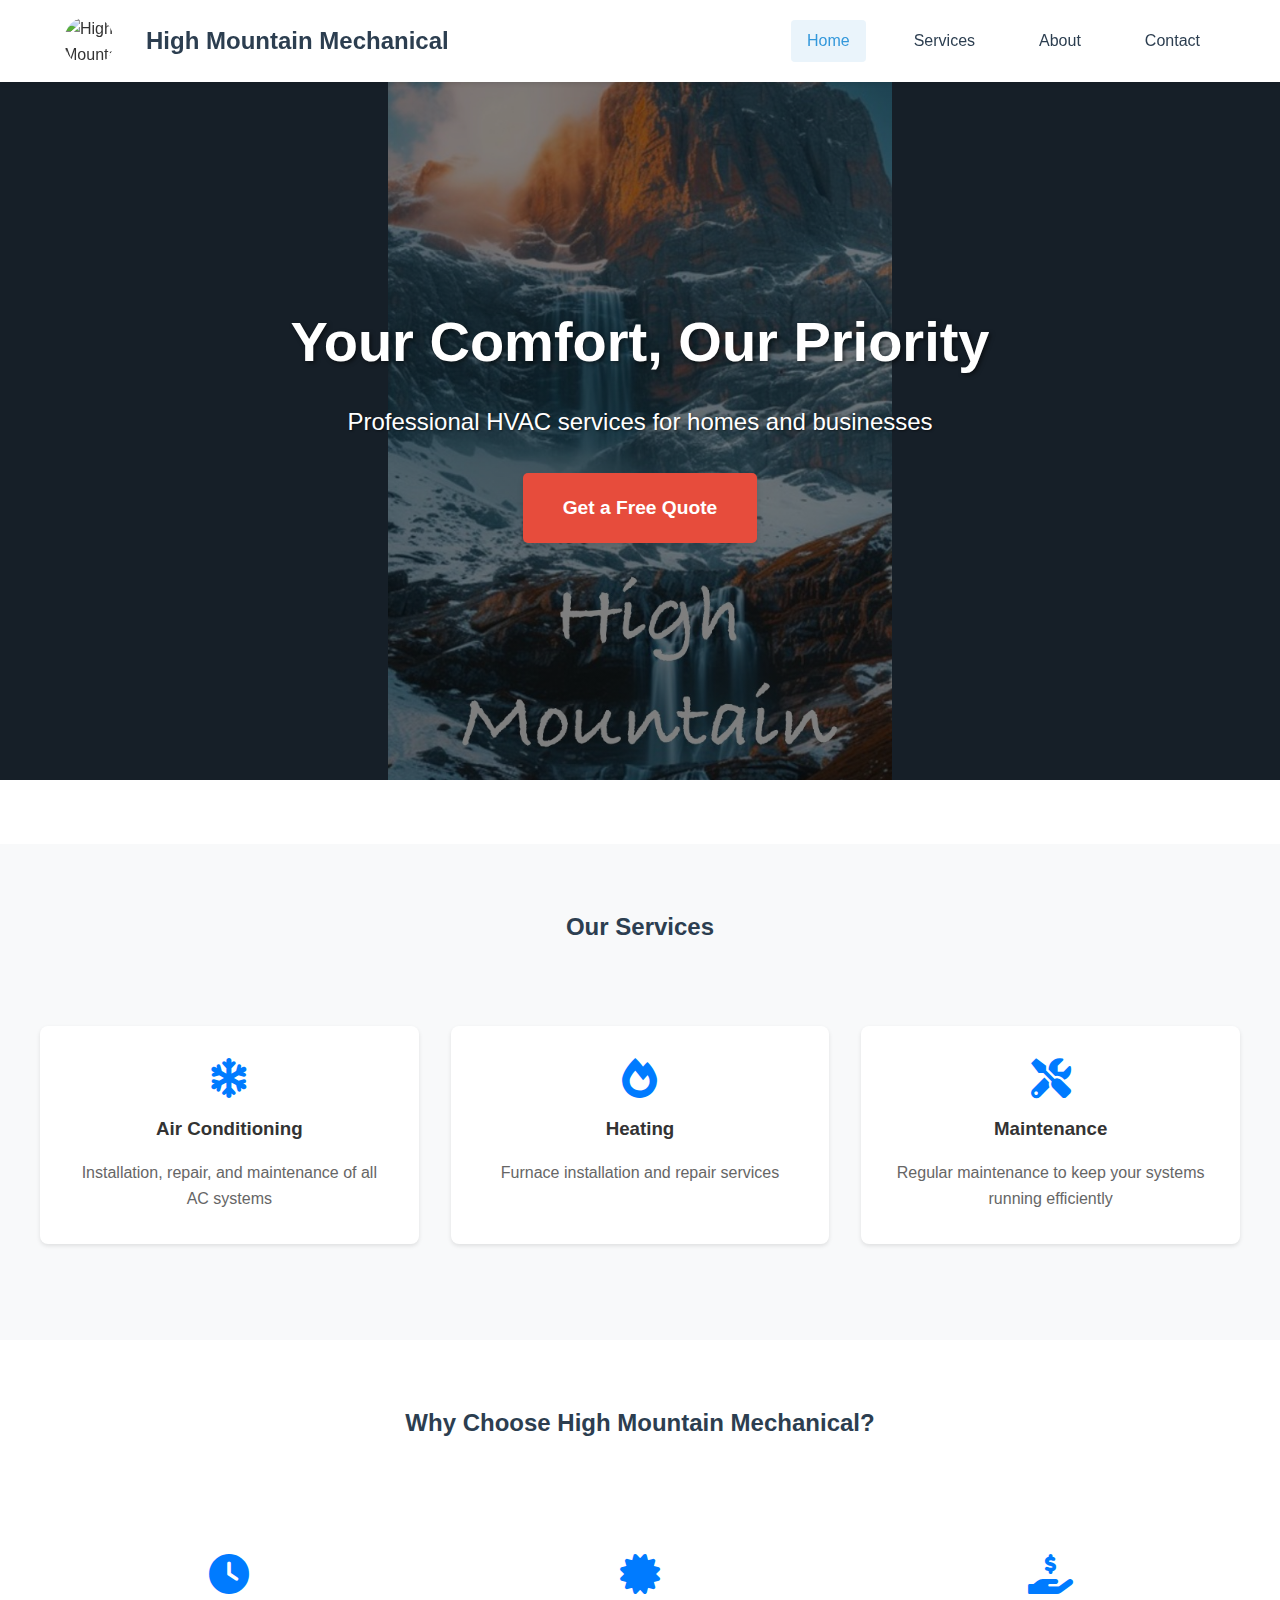
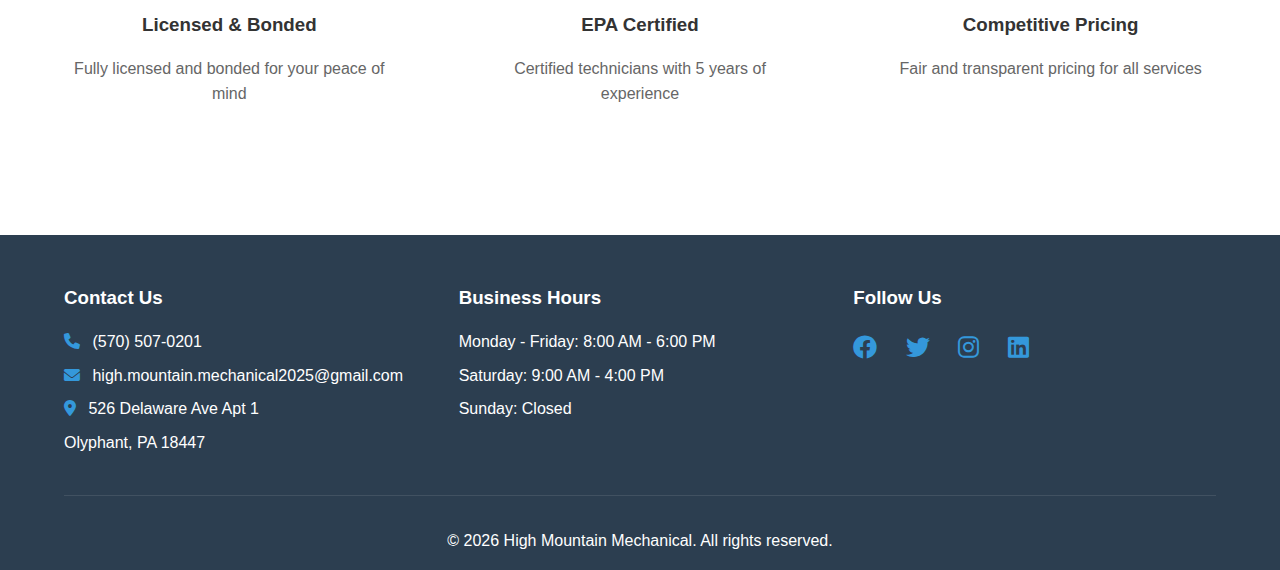
==== index.html @ c9710c62 "ww" ====
<!DOCTYPE html>
<html lang="en">
<head>
    <meta charset="UTF-8">
    <meta name="viewport" content="width=device-width, initial-scale=1.0">
    <title>High Mountain Mechanical - Professional HVAC Services in Olyphant, PA</title>
    
    <!-- SEO Meta Tags -->
    <meta name="description" content="High Mountain Mechanical provides professional HVAC services in Olyphant, PA. Licensed, bonded, and EPA certified technicians offering AC repair, heating services, and maintenance.">
    <meta name="keywords" content="HVAC services, air conditioning repair, heating services, HVAC maintenance, Olyphant PA, EPA certified HVAC, licensed HVAC contractor">
    <meta name="author" content="High Mountain Mechanical">
    
    <!-- Open Graph Meta Tags for Social Media -->
    <meta property="og:title" content="High Mountain Mechanical - Professional HVAC Services">
    <meta property="og:description" content="Professional HVAC services in Olyphant, PA. Licensed, bonded, and EPA certified technicians.">
    <meta property="og:image" content="https://highmountainmechanical.net/images/mountain.png">
    <meta property="og:url" content="https://highmountainmechanical.net">
    
    <!-- Canonical URL -->
    <link rel="canonical" href="https://highmountainmechanical.net">
    
    <link rel="stylesheet" href="css/style.css?v=1.4.07">
    <link rel="stylesheet" href="https://cdnjs.cloudflare.com/ajax/libs/font-awesome/6.0.0/css/all.min.css">
    
    <!-- Schema.org Structured Data -->
    <script type="application/ld+json">
    {
        "@context": "https://schema.org",
        "@type": "LocalBusiness",
        "name": "High Mountain Mechanical",
        "image": "https://highmountainmechanical.net/images/mountain.png",
        "description": "Professional HVAC services in Olyphant, PA. Licensed, bonded, and EPA certified technicians offering comprehensive heating, cooling, and maintenance services.",
        "address": {
            "@type": "PostalAddress",
            "streetAddress": "526 Delaware Ave Apt 1",
            "addressLocality": "Olyphant",
            "addressRegion": "PA",
            "postalCode": "18447",
            "addressCountry": "US"
        },
        "geo": {
            "@type": "GeoCoordinates",
            "latitude": "41.4687",
            "longitude": "-75.6024"
        },
        "url": "https://highmountainmechanical.net",
        "telephone": "+15705070201",
        "email": "high.mountain.mechanical2025@gmail.com",
        "priceRange": "$$",
        "areaServed": {
            "@type": "City",
            "name": "Olyphant",
            "containedInPlace": {
                "@type": "State",
                "name": "Pennsylvania"
            }
        },
        "openingHoursSpecification": [
            {
                "@type": "OpeningHoursSpecification",
                "dayOfWeek": ["Monday", "Tuesday", "Wednesday", "Thursday", "Friday"],
                "opens": "08:00",
                "closes": "18:00"
            },
            {
                "@type": "OpeningHoursSpecification",
                "dayOfWeek": "Saturday",
                "opens": "09:00",
                "closes": "16:00"
            }
        ],
        "sameAs": [
            "https://www.facebook.com/highmountainmechanical",
            "https://www.instagram.com/highmountainmechanical"
        ],
        "hasOfferCatalog": {
            "@type": "OfferCatalog",
            "name": "HVAC Services",
            "itemListElement": [
                {
                    "@type": "Offer",
                    "itemOffered": {
                        "@type": "Service",
                        "name": "Air Conditioning Services",
                        "description": "Installation, repair, and maintenance of all AC systems"
                    }
                },
                {
                    "@type": "Offer",
                    "itemOffered": {
                        "@type": "Service",
                        "name": "Heating Services",
                        "description": "Furnace installation and repair services"
                    }
                },
                {
                    "@type": "Offer",
                    "itemOffered": {
                        "@type": "Service",
                        "name": "Maintenance Services",
                        "description": "Regular maintenance to keep your systems running efficiently"
                    }
                }
            ]
        },
        "foundingDate": "2025-03",
        "numberOfEmployees": "2",
        "knowsAbout": ["HVAC", "Air Conditioning", "Heating", "HVAC Maintenance", "EPA Certification"],
        "certification": ["EPA Certified", "BBB Accredited", "Licensed and Bonded"]
    }
    </script>
</head>
<body>
    <header>
        <nav class="navbar">
            <div class="logo">
                <img src="images/mountain.png" alt="High Mountain Mechanical Logo" class="logo-image">
                <h1>High Mountain Mechanical</h1>
            </div>
            <div class="nav-links">
                <a href="index.html" class="active">Home</a>
                <a href="services.html" class="">Services</a>
                <a href="about.html" class="">About</a>
                <a href="contact.html" class="">Contact</a>
            </div>
            <div class="mobile-menu">
                <i class="fas fa-bars"></i>
            </div>
        </nav>
    </header>

    <div class="mobile-menu-overlay"></div>

    <main id="main-content">
        <section class="hero">
            <div class="hero-content">
                <h1>Your Comfort, Our Priority</h1>
                <p>Professional HVAC services for homes and businesses</p>
                <a href="contact.html" class="cta-button">Get a Free Quote</a>
            </div>
        </section>

        <section class="services-preview">
            <h2>Our Services</h2>
            <div class="services-grid">
                <div class="service-card">
                    <i class="fas fa-snowflake"></i>
                    <h3>Air Conditioning</h3>
                    <p>Installation, repair, and maintenance of all AC systems</p>
                </div>
                <div class="service-card">
                    <i class="fas fa-fire"></i>
                    <h3>Heating</h3>
                    <p>Furnace installation and repair services</p>
                </div>
                <div class="service-card">
                    <i class="fas fa-tools"></i>
                    <h3>Maintenance</h3>
                    <p>Regular maintenance to keep your systems running efficiently</p>
                </div>
            </div>
        </section>

        <section class="why-choose-us">
            <h2>Why Choose High Mountain Mechanical?</h2>
            <div class="features-grid">
                <div class="feature">
                    <i class="fas fa-clock"></i>
                    <h3>Licensed & Bonded</h3>
                    <p>Fully licensed and bonded for your peace of mind</p>
                </div>
                <div class="feature">
                    <i class="fas fa-certificate"></i>
                    <h3>EPA Certified</h3>
                    <p>Certified technicians with 5 years of experience</p>
                </div>
                <div class="feature">
                    <i class="fas fa-hand-holding-usd"></i>
                    <h3>Competitive Pricing</h3>
                    <p>Fair and transparent pricing for all services</p>
                </div>
            </div>
        </section>
    </main>

    <footer>
        <div class="footer-content">
            <div class="footer-section">
                <h3>Contact Us</h3>
                <p><i class="fas fa-phone"></i> (570) 507-0201</p>
                <p><i class="fas fa-envelope"></i> high.mountain.mechanical2025@gmail.com</p>
                <p><i class="fas fa-location-dot"></i> 526 Delaware Ave Apt 1</p>
                <p>Olyphant, PA 18447</p>
            </div>
            <div class="footer-section">
                <h3>Business Hours</h3>
                <p>Monday - Friday: 8:00 AM - 6:00 PM</p>
                <p>Saturday: 9:00 AM - 4:00 PM</p>
                <p>Sunday: Closed</p>
            </div>
            <div class="footer-section">
                <h3>Follow Us</h3>
                <div class="social-links">
                    <a href="#"><i class="fab fa-facebook"></i></a>
                    <a href="#"><i class="fab fa-twitter"></i></a>
                    <a href="#"><i class="fab fa-instagram"></i></a>
                    <a href="#"><i class="fab fa-linkedin"></i></a>
                </div>
            </div>
        </div>
        <div class="footer-bottom">
            <p>&copy; <span id="current-year">2024</span> High Mountain Mechanical. All rights reserved.</p>
        </div>
    </footer>

    <script src="js/main.js?v=1.4.07"></script>
    <script>
        // Update the year dynamically
        document.getElementById('current-year').textContent = new Date().getFullYear();
    </script>
</body>
</html>
---- css/style.css ----
/* Reset and base styles */
* {
    margin: 0;
    padding: 0;
    box-sizing: border-box;
}

body {
    font-family: 'Segoe UI', Tahoma, Geneva, Verdana, sans-serif;
    line-height: 1.6;
    color: #333;
}

/* Navigation */
.navbar {
    background: #fff;
    padding: 1rem 5%;
    display: flex;
    justify-content: space-between;
    align-items: center;
    box-shadow: 0 2px 4px rgba(0,0,0,0.1);
    position: fixed;
    top: 0;
    left: 0;
    right: 0;
    z-index: 1000;
}

.logo {
    display: flex;
    align-items: center;
    gap: 1rem;
}

.logo-image {
    width: 50px;
    height: 50px;
    object-fit: cover;
    border-radius: 50%;
    margin-right: 1rem;
}

.logo h1 {
    font-size: 1.5rem;
    color: #2c3e50;
    margin: 0;
}

.nav-links {
    display: flex;
    gap: 2rem;
}

.nav-links a {
    color: #2c3e50;
    text-decoration: none;
    font-weight: 500;
    transition: color 0.3s ease;
    padding: 0.5rem 1rem;
    border-radius: 4px;
}

.nav-links a:hover,
.nav-links a.active {
    color: #3498db;
    background: rgba(52, 152, 219, 0.1);
}

.mobile-menu {
    display: none;
    cursor: pointer;
    font-size: 1.5rem;
    color: #2c3e50;
}

/* Mobile Navigation */
@media (max-width: 768px) {
    .mobile-menu {
        display: block;
        cursor: pointer;
        z-index: 1001;
    }

    .nav-links {
        display: none;
        position: fixed;
        top: 60px;
        right: 0;
        width: 140px;
        background: #fff;
        flex-direction: column;
        padding: 0.25rem;
        box-shadow: -2px 2px 5px rgba(0,0,0,0.1);
        z-index: 1000;
        border-radius: 0 0 4px 4px;
    }

    .nav-links.active {
        display: flex;
    }

    .nav-links a {
        padding: 0.4rem 0.8rem;
        text-align: left;
        border-radius: 4px;
        font-size: 0.9rem;
        color: #2c3e50;
        text-decoration: none;
    }

    .nav-links a:hover,
    .nav-links a.active {
        background: rgba(52, 152, 219, 0.1);
        color: #3498db;
    }

    .hero {
        height: 60vh;
        margin-top: 60px;
    }
}

/* Hero Section */
.hero {
    position: relative;
    height: 80vh;
    background: linear-gradient(rgba(0, 0, 0, 0.5), rgba(0, 0, 0, 0.5)), url('../images/mountain.jpg');
    background-size: contain;
    background-position: center center;
    background-repeat: no-repeat;
    background-attachment: fixed;
    background-color: #2c3e50;
    display: flex;
    align-items: center;
    justify-content: center;
    text-align: center;
    color: white;
    margin-top: 60px;
    margin-bottom: 4rem;
    z-index: 1;
}

.hero-content {
    max-width: 800px;
    padding: 0 2rem;
    z-index: 1;
}

.hero h1 {
    font-size: 3.5rem;
    margin-bottom: 1rem;
    text-shadow: 2px 2px 4px rgba(0, 0, 0, 0.5);
}

.hero p {
    font-size: 1.5rem;
    margin-bottom: 2rem;
    text-shadow: 1px 1px 2px rgba(0, 0, 0, 0.5);
}

.hero .cta-button {
    display: inline-block;
    padding: 1.2rem 2.5rem;
    background-color: #e74c3c;
    color: white;
    text-decoration: none;
    border-radius: 5px;
    font-weight: bold;
    font-size: 1.2rem;
    transition: all 0.3s ease;
    text-shadow: none;
    box-shadow: 0 4px 6px rgba(0, 0, 0, 0.1);
}

.hero .cta-button:hover {
    background-color: #c0392b;
    transform: translateY(-2px);
    box-shadow: 0 6px 8px rgba(0, 0, 0, 0.2);
}

/* Services Preview */
.services-preview {
    position: relative;
    z-index: 1;
    padding: 4rem 2rem;
    background-color: #f8f9fa;
}

.services-preview h2 {
    text-align: center;
    margin-bottom: 3rem;
    color: #2c3e50;
}

.services-grid {
    display: grid;
    grid-template-columns: repeat(auto-fit, minmax(250px, 1fr));
    gap: 2rem;
    max-width: 1200px;
    margin: 0 auto;
    padding: 2rem 0;
}

.service-card {
    background: white;
    padding: 2rem;
    border-radius: 8px;
    text-align: center;
    box-shadow: 0 2px 4px rgba(0, 0, 0, 0.1);
    transition: transform 0.3s ease;
}

.service-card:hover {
    transform: translateY(-5px);
}

.service-card i {
    font-size: 2.5rem;
    color: #007bff;
    margin-bottom: 1rem;
}

.service-card h3 {
    margin-bottom: 1rem;
    color: #333;
}

.service-card p {
    color: #666;
    line-height: 1.6;
}

/* Why Choose Us */
.why-choose-us {
    position: relative;
    z-index: 1;
    padding: 4rem 2rem;
    background-color: white;
}

.why-choose-us h2 {
    text-align: center;
    margin-bottom: 3rem;
    color: #2c3e50;
}

.features-grid {
    display: grid;
    grid-template-columns: repeat(auto-fit, minmax(250px, 1fr));
    gap: 2rem;
    max-width: 1200px;
    margin: 0 auto;
    padding: 2rem 0;
}

.feature {
    text-align: center;
    padding: 2rem;
}

.feature i {
    font-size: 2.5rem;
    color: #007bff;
    margin-bottom: 1rem;
}

.feature h3 {
    margin-bottom: 1rem;
    color: #333;
}

.feature p {
    color: #666;
    line-height: 1.6;
}

/* Footer */
footer {
    position: relative;
    z-index: 1;
    background-color: #2c3e50;
    color: #fff;
    padding: 3rem 5% 1rem;
}

.footer-content {
    display: grid;
    grid-template-columns: repeat(auto-fit, minmax(250px, 1fr));
    gap: 2rem;
    margin-bottom: 2rem;
}

.footer-section h3 {
    margin-bottom: 1rem;
}

.footer-section p {
    margin-bottom: 0.5rem;
}

.footer-section i {
    margin-right: 0.5rem;
    color: #3498db;
}

.social-links a {
    color: #fff;
    font-size: 1.5rem;
    margin-right: 1rem;
    transition: color 0.3s ease;
}

.social-links a:hover {
    color: #3498db;
}

.footer-bottom {
    text-align: center;
    padding-top: 2rem;
    border-top: 1px solid rgba(255,255,255,0.1);
}

/* Page Header */
.page-header {
    background: linear-gradient(rgba(0,0,0,0.7), rgba(0,0,0,0.7)), url('../images/services-header.jpg');
    background-size: cover;
    background-position: center;
    height: 40vh;
    display: flex;
    flex-direction: column;
    justify-content: center;
    align-items: center;
    text-align: center;
    color: #fff;
    padding: 0 1rem;
    margin-top: 60px;
}

.page-header h1 {
    font-size: 3rem;
    margin-bottom: 1rem;
}

.page-header p {
    font-size: 1.2rem;
    max-width: 600px;
}

/* Services Detailed */
.services-detailed {
    padding: 5rem 5%;
}

.service-item {
    display: grid;
    grid-template-columns: 1fr 1fr;
    gap: 2rem;
    margin-bottom: 4rem;
    align-items: center;
}

.service-item.reverse {
    direction: rtl;
}

.service-item.reverse .service-content {
    direction: ltr;
}

.service-image img {
    width: 100%;
    height: 400px;
    object-fit: cover;
    border-radius: 10px;
    box-shadow: 0 3px 10px rgba(0,0,0,0.1);
}

.service-content h2 {
    color: #2c3e50;
    margin-bottom: 1.5rem;
    font-size: 2rem;
}

.service-content ul {
    list-style: none;
    margin-bottom: 2rem;
}

.service-content ul li {
    margin-bottom: 1rem;
    padding-left: 1.5rem;
    position: relative;
}

.service-content ul li:before {
    content: "✓";
    color: #3498db;
    position: absolute;
    left: 0;
}

.service-cta {
    background-color: #f9f9f9;
    padding: 5rem 5%;
    text-align: center;
}

.service-cta h2 {
    color: #2c3e50;
    margin-bottom: 1rem;
    font-size: 2.5rem;
}

.service-cta p {
    margin-bottom: 2rem;
    font-size: 1.2rem;
    color: #666;
}

/* Contact Section */
.contact-content {
    display: grid;
    grid-template-columns: 1fr 2fr;
    gap: 2rem;
    padding: 2rem 5%;
    max-width: 1200px;
    margin: 0 auto;
}

.contact-info {
    display: flex;
    flex-direction: column;
    gap: 1.5rem;
}

.info-card {
    background: #fff;
    padding: 1.5rem;
    border-radius: 8px;
    box-shadow: 0 2px 4px rgba(0, 0, 0, 0.1);
    text-align: center;
}

.info-card i {
    font-size: 2rem;
    color: #3498db;
    margin-bottom: 1rem;
}

.info-card h3 {
    margin: 0.5rem 0;
    color: #333;
}

.contact-form {
    background: #fff;
    padding: 2rem;
    border-radius: 8px;
    box-shadow: 0 2px 4px rgba(0, 0, 0, 0.1);
}

.contact-form h2 {
    margin-bottom: 1.5rem;
    color: #333;
}

.contact-form-container {
    display: flex;
    flex-direction: column;
    gap: 1rem;
}

.form-group {
    display: flex;
    flex-direction: column;
    gap: 0.5rem;
}

.form-group label {
    font-weight: 600;
    color: #555;
}

.form-group input,
.form-group select,
.form-group textarea {
    padding: 0.75rem;
    border: 1px solid #ddd;
    border-radius: 4px;
    font-size: 1rem;
    transition: border-color 0.3s ease;
}

.form-group input:focus,
.form-group select:focus,
.form-group textarea:focus {
    outline: none;
    border-color: #3498db;
}

.form-group textarea {
    resize: vertical;
    min-height: 120px;
}

.alert {
    padding: 1rem;
    border-radius: 4px;
    margin-bottom: 1rem;
    font-weight: 500;
}

.alert-success {
    background-color: #d4edda;
    color: #155724;
    border: 1px solid #c3e6cb;
}

.alert-error {
    background-color: #f8d7da;
    color: #721c24;
    border: 1px solid #f5c6cb;
}

/* Business Hours Section */
.business-hours {
    padding: 2rem 5%;
    background: #f8f9fa;
    margin-top: 2rem;
}

.business-hours h2 {
    text-align: center;
    margin-bottom: 2rem;
    color: #333;
}

.hours-grid {
    display: grid;
    grid-template-columns: repeat(auto-fit, minmax(250px, 1fr));
    gap: 1.5rem;
    max-width: 1200px;
    margin: 0 auto;
}

.hours-card {
    background: #fff;
    padding: 1.5rem;
    border-radius: 8px;
    box-shadow: 0 2px 4px rgba(0, 0, 0, 0.1);
    text-align: center;
}

.hours-card h3 {
    color: #333;
    margin-bottom: 0.5rem;
}

.hours-card p {
    color: #666;
    margin: 0;
}

/* Responsive Design */
@media (max-width: 768px) {
    .nav-links {
        display: none;
    }

    .mobile-menu {
        display: block;
    }

    .hero {
        height: 60vh;
    }

    .hero h1 {
        font-size: 2.5rem;
    }

    .hero p {
        font-size: 1.2rem;
    }

    .hero .cta-button {
        padding: 1rem 2rem;
        font-size: 1.1rem;
    }

    .service-item {
        grid-template-columns: 1fr;
    }

    .service-item.reverse {
        direction: ltr;
    }

    .service-image img {
        height: 300px;
    }

    .page-header h1 {
        font-size: 2.5rem;
    }

    .page-header p {
        font-size: 1rem;
    }

    .contact-content {
        grid-template-columns: 1fr;
        padding: 1rem;
    }

    .contact-form {
        padding: 1.5rem;
    }

    .hours-grid {
        grid-template-columns: 1fr;
    }

    .services-grid,
    .features-grid {
        grid-template-columns: 1fr;
    }
}

/* About Page Styles */
.about-content {
    padding: 2rem 5%;
    max-width: 1200px;
    margin: 0 auto;
}

.about-story {
    max-width: 800px;
    margin: 0 auto 4rem;
    text-align: center;
}

.about-story h2 {
    color: #2c3e50;
    margin-bottom: 2rem;
    font-size: 2.5rem;
}

.about-story p {
    color: #666;
    margin-bottom: 1.5rem;
    line-height: 1.8;
}

.about-values {
    margin-bottom: 4rem;
}

.about-values h2 {
    text-align: center;
    color: #2c3e50;
    margin-bottom: 3rem;
    font-size: 2.5rem;
}

.values-grid {
    display: grid;
    grid-template-columns: repeat(auto-fit, minmax(250px, 1fr));
    gap: 2rem;
}

.value-card {
    background: #fff;
    padding: 2rem;
    border-radius: 10px;
    text-align: center;
    box-shadow: 0 3px 10px rgba(0,0,0,0.1);
    transition: transform 0.3s ease;
}

.value-card:hover {
    transform: translateY(-5px);
}

.value-card i {
    font-size: 2.5rem;
    color: #3498db;
    margin-bottom: 1rem;
}

.value-card h3 {
    color: #2c3e50;
    margin-bottom: 1rem;
}

.value-card p {
    color: #666;
}

.about-team {
    margin-bottom: 4rem;
}

.about-team h2 {
    text-align: center;
    color: #2c3e50;
    margin-bottom: 3rem;
    font-size: 2.5rem;
}

.team-grid {
    display: grid;
    grid-template-columns: repeat(auto-fit, minmax(250px, 1fr));
    gap: 2rem;
}

.team-member {
    background: #fff;
    border-radius: 10px;
    overflow: hidden;
    box-shadow: 0 3px 10px rgba(0,0,0,0.1);
    transition: transform 0.3s ease;
}

.team-member:hover {
    transform: translateY(-5px);
}

.team-member img {
    width: 200px;
    height: 200px;
    border-radius: 50%;
    object-fit: contain;
    margin-bottom: 1rem;
    box-shadow: 0 4px 6px rgba(0, 0, 0, 0.1);
    background-color: #f8f9fa;
    padding: 5px;
}

.team-member:hover img {
    transform: scale(1.05);
    box-shadow: 0 6px 8px rgba(0, 0, 0, 0.2);
}

.team-member h3 {
    color: #2c3e50;
    margin: 1rem 0 0.5rem;
    padding: 0 1rem;
}

.team-member .position {
    color: #3498db;
    font-weight: 500;
    padding: 0 1rem;
}

.team-member .bio {
    color: #666;
    padding: 0 1rem 1rem;
}

.team-member .email {
    color: #3498db;
    padding: 0 1rem 1rem;
    font-weight: 500;
}

.about-certifications {
    margin-bottom: 4rem;
}

.about-certifications h2 {
    text-align: center;
    color: #2c3e50;
    margin-bottom: 3rem;
    font-size: 2.5rem;
}

.certifications-grid {
    display: grid;
    grid-template-columns: repeat(auto-fit, minmax(250px, 1fr));
    gap: 2rem;
}

.certification {
    background: #fff;
    padding: 2rem;
    border-radius: 10px;
    text-align: center;
    box-shadow: 0 3px 10px rgba(0,0,0,0.1);
    transition: transform 0.3s ease;
}

.certification:hover {
    transform: translateY(-5px);
}

.certification i {
    font-size: 2.5rem;
    color: #3498db;
    margin-bottom: 1rem;
}

.certification h3 {
    color: #2c3e50;
    margin-bottom: 0.5rem;
}

.certification p {
    color: #666;
}

/* Responsive Design for About Page */
@media (max-width: 768px) {
    .about-story h2,
    .about-values h2,
    .about-team h2,
    .about-certifications h2 {
        font-size: 2rem;
    }

    .team-member img {
        height: 250px;
    }

    .about-content {
        padding: 1rem;
    }
}

/* Main Content */
main {
    position: relative;
    z-index: 1;
}

/* Mobile menu overlay */
.mobile-menu-overlay {
    display: none;
    position: fixed;
    top: 0;
    left: 0;
    width: 100vw;
    height: 100vh;
    background-color: rgba(0, 0, 0, 0.5);
    z-index: 999;
}

.mobile-menu-overlay.active {
    display: block;
}
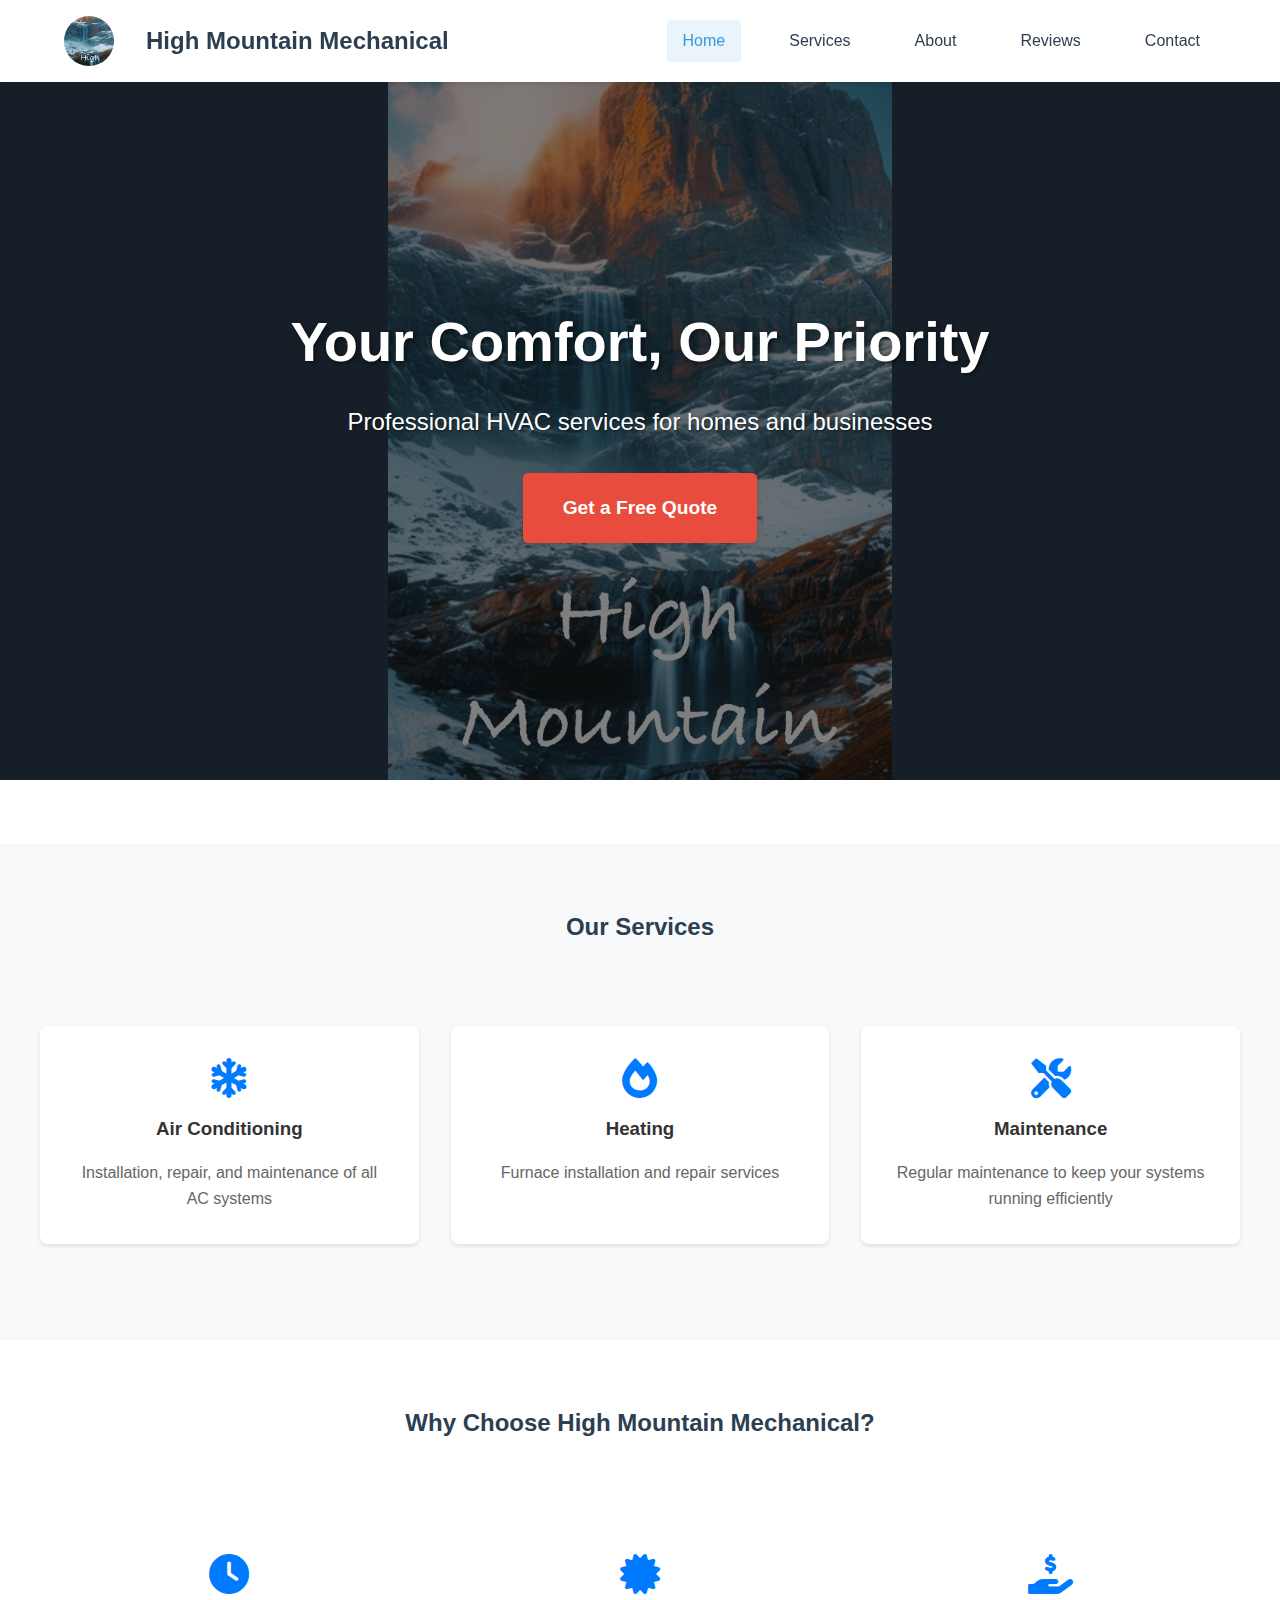
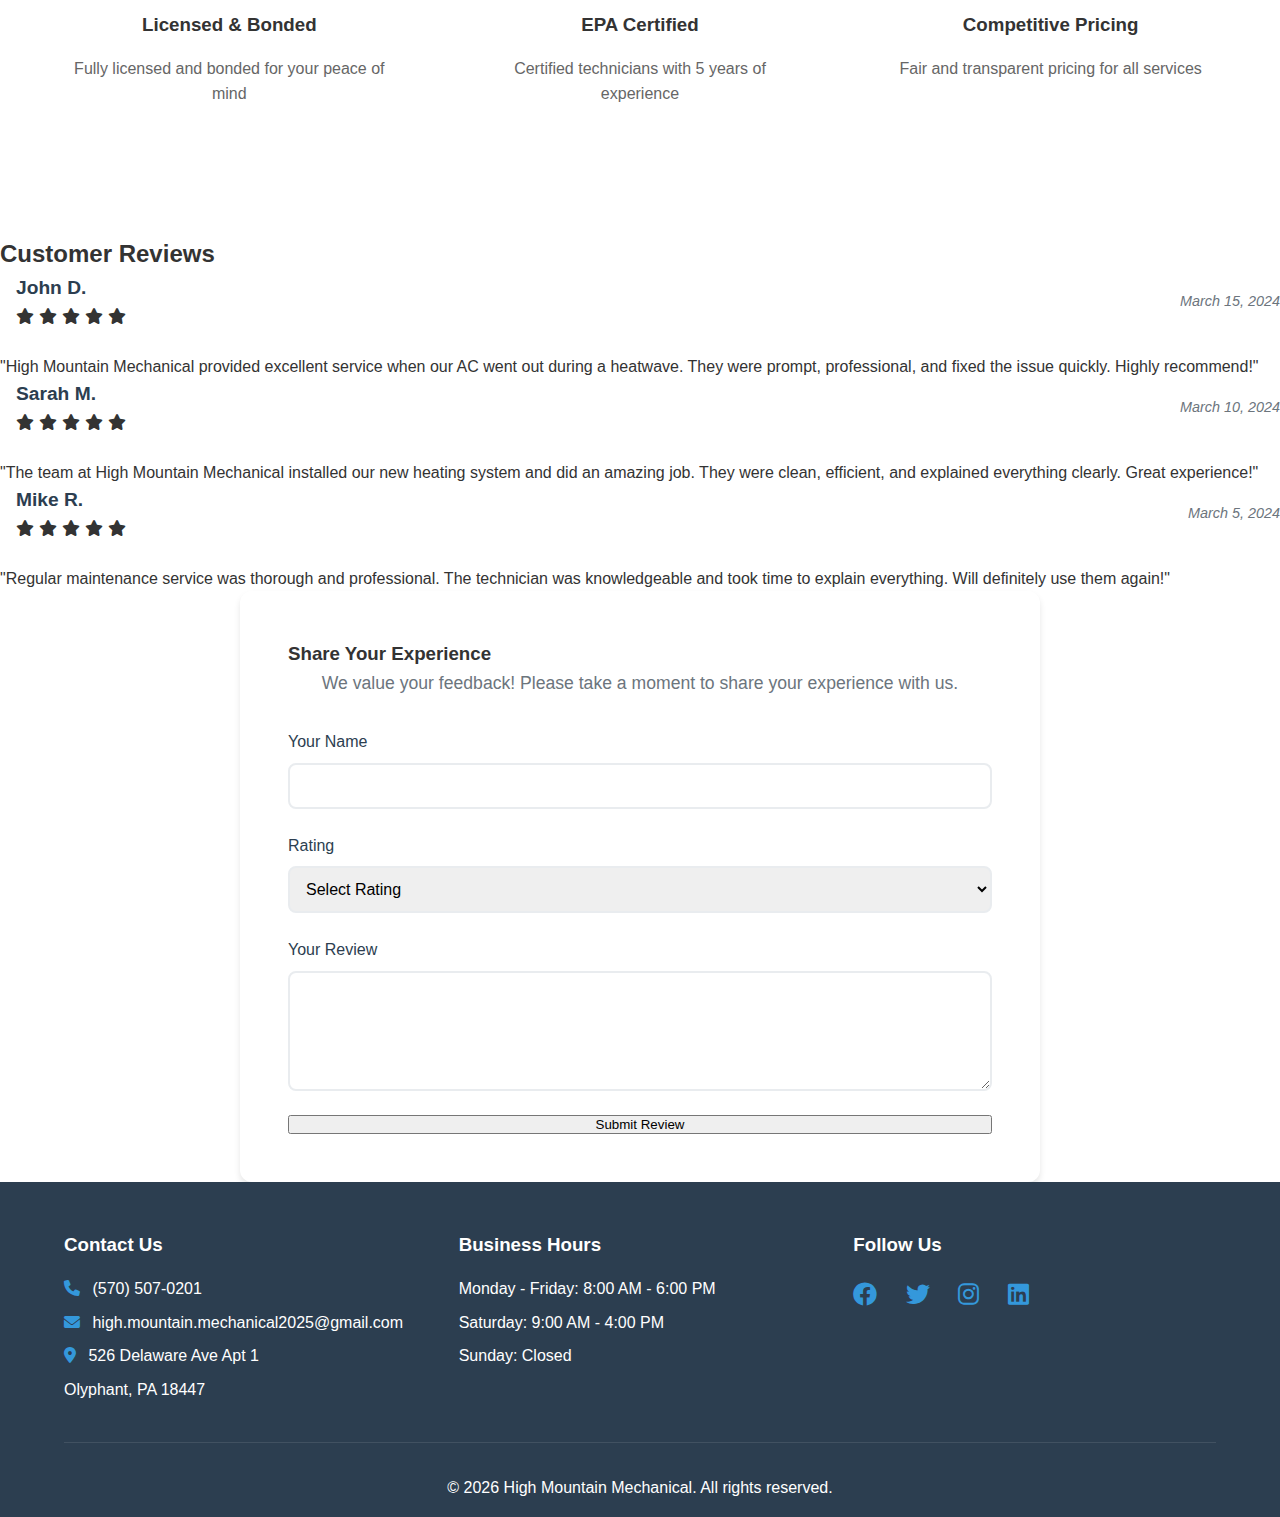
==== commit a5a3cf87: "sss" ====
--- a/index.html
+++ b/index.html
@@ -13,7 +13,7 @@
     <!-- Open Graph Meta Tags for Social Media -->
     <meta property="og:title" content="High Mountain Mechanical - Professional HVAC Services">
     <meta property="og:description" content="Professional HVAC services in Olyphant, PA. Licensed, bonded, and EPA certified technicians.">
-    <meta property="og:image" content="https://highmountainmechanical.net/images/mountain.png">
+    <meta property="og:image" content="https://highmountainmechanical.net/images/mountain.jpg">
     <meta property="og:url" content="https://highmountainmechanical.net">
     
     <!-- Canonical URL -->
@@ -28,7 +28,7 @@
         "@context": "https://schema.org",
         "@type": "LocalBusiness",
         "name": "High Mountain Mechanical",
-        "image": "https://highmountainmechanical.net/images/mountain.png",
+        "image": "https://highmountainmechanical.net/images/mountain.jpg",
         "description": "Professional HVAC services in Olyphant, PA. Licensed, bonded, and EPA certified technicians offering comprehensive heating, cooling, and maintenance services.",
         "address": {
             "@type": "PostalAddress",
@@ -114,13 +114,14 @@
     <header>
         <nav class="navbar">
             <div class="logo">
-                <img src="images/mountain.png" alt="High Mountain Mechanical Logo" class="logo-image">
+                <img src="images/mountain.jpg" alt="High Mountain Mechanical Logo" class="logo-image">
                 <h1>High Mountain Mechanical</h1>
             </div>
             <div class="nav-links">
                 <a href="index.html" class="active">Home</a>
                 <a href="services.html" class="">Services</a>
                 <a href="about.html" class="">About</a>
+                <a href="reviews.html" class="">Reviews</a>
                 <a href="contact.html" class="">Contact</a>
             </div>
             <div class="mobile-menu">
@@ -182,6 +183,92 @@
             </div>
         </section>
     </main>
+
+    <section class="reviews-section">
+        <div class="container">
+            <h2>Customer Reviews</h2>
+            <div class="reviews-grid">
+                <div class="review-card">
+                    <div class="review-header">
+                        <div class="reviewer-info">
+                            <h3>John D.</h3>
+                            <div class="stars">
+                                <i class="fas fa-star"></i>
+                                <i class="fas fa-star"></i>
+                                <i class="fas fa-star"></i>
+                                <i class="fas fa-star"></i>
+                                <i class="fas fa-star"></i>
+                            </div>
+                        </div>
+                        <span class="review-date">March 15, 2024</span>
+                    </div>
+                    <p class="review-text">"High Mountain Mechanical provided excellent service when our AC went out during a heatwave. They were prompt, professional, and fixed the issue quickly. Highly recommend!"</p>
+                </div>
+
+                <div class="review-card">
+                    <div class="review-header">
+                        <div class="reviewer-info">
+                            <h3>Sarah M.</h3>
+                            <div class="stars">
+                                <i class="fas fa-star"></i>
+                                <i class="fas fa-star"></i>
+                                <i class="fas fa-star"></i>
+                                <i class="fas fa-star"></i>
+                                <i class="fas fa-star"></i>
+                            </div>
+                        </div>
+                        <span class="review-date">March 10, 2024</span>
+                    </div>
+                    <p class="review-text">"The team at High Mountain Mechanical installed our new heating system and did an amazing job. They were clean, efficient, and explained everything clearly. Great experience!"</p>
+                </div>
+
+                <div class="review-card">
+                    <div class="review-header">
+                        <div class="reviewer-info">
+                            <h3>Mike R.</h3>
+                            <div class="stars">
+                                <i class="fas fa-star"></i>
+                                <i class="fas fa-star"></i>
+                                <i class="fas fa-star"></i>
+                                <i class="fas fa-star"></i>
+                                <i class="fas fa-star"></i>
+                            </div>
+                        </div>
+                        <span class="review-date">March 5, 2024</span>
+                    </div>
+                    <p class="review-text">"Regular maintenance service was thorough and professional. The technician was knowledgeable and took time to explain everything. Will definitely use them again!"</p>
+                </div>
+            </div>
+
+            <div class="leave-review">
+                <h3>Share Your Experience</h3>
+                <p>We value your feedback! Please take a moment to share your experience with us.</p>
+                <form action="https://formspree.io/f/meoavnny" method="POST" class="review-form">
+                    <input type="hidden" name="form_type" value="review">
+                    <div class="form-group">
+                        <label for="reviewer-name">Your Name</label>
+                        <input type="text" id="reviewer-name" name="name" required>
+                    </div>
+                    <div class="form-group">
+                        <label for="review-rating">Rating</label>
+                        <select id="review-rating" name="rating" required>
+                            <option value="">Select Rating</option>
+                            <option value="5">5 Stars</option>
+                            <option value="4">4 Stars</option>
+                            <option value="3">3 Stars</option>
+                            <option value="2">2 Stars</option>
+                            <option value="1">1 Star</option>
+                        </select>
+                    </div>
+                    <div class="form-group">
+                        <label for="review-text">Your Review</label>
+                        <textarea id="review-text" name="review" rows="4" required></textarea>
+                    </div>
+                    <button type="submit" class="cta-button">Submit Review</button>
+                </form>
+            </div>
+        </div>
+    </section>
 
     <footer>
         <div class="footer-content">
--- a/css/style.css
+++ b/css/style.css
@@ -848,4 +848,383 @@
 
 .mobile-menu-overlay.active {
     display: block;
+}
+
+/* Reviews Page Styles */
+.reviews-page {
+    padding: 4rem 2rem;
+    max-width: 1200px;
+    margin: 0 auto;
+}
+
+.reviews-header {
+    text-align: center;
+    margin-bottom: 3rem;
+}
+
+.reviews-header h1 {
+    font-size: 2.5rem;
+    color: #2c3e50;
+    margin-bottom: 1rem;
+}
+
+.overall-rating {
+    background: white;
+    padding: 2rem;
+    border-radius: 12px;
+    box-shadow: 0 4px 6px rgba(0,0,0,0.1);
+    text-align: center;
+    margin-bottom: 2rem;
+}
+
+.rating-number {
+    font-size: 3.5rem;
+    font-weight: bold;
+    color: #2c3e50;
+    line-height: 1;
+    margin-bottom: 0.5rem;
+}
+
+.rating-stars {
+    color: #ffc107;
+    font-size: 1.5rem;
+    margin-bottom: 0.5rem;
+}
+
+.rating-count {
+    color: #6c757d;
+    font-size: 1.1rem;
+}
+
+.service-categories {
+    display: grid;
+    grid-template-columns: repeat(auto-fit, minmax(250px, 1fr));
+    gap: 1.5rem;
+    margin-bottom: 3rem;
+}
+
+.category-card {
+    background: white;
+    padding: 1.5rem;
+    border-radius: 12px;
+    box-shadow: 0 4px 6px rgba(0,0,0,0.1);
+    text-align: center;
+    transition: transform 0.3s ease;
+}
+
+.category-card:hover {
+    transform: translateY(-5px);
+}
+
+.category-card h3 {
+    color: #2c3e50;
+    margin-bottom: 1rem;
+    font-size: 1.3rem;
+}
+
+.category-rating {
+    display: flex;
+    align-items: center;
+    justify-content: center;
+    gap: 0.5rem;
+    margin-bottom: 0.5rem;
+}
+
+.category-stars {
+    color: #ffc107;
+    font-size: 1.2rem;
+}
+
+.category-count {
+    color: #6c757d;
+    font-size: 0.9rem;
+}
+
+.reviews-list {
+    display: grid;
+    grid-template-columns: repeat(auto-fit, minmax(350px, 1fr));
+    gap: 2rem;
+    margin-bottom: 3rem;
+}
+
+.review-item {
+    background: white;
+    padding: 2rem;
+    border-radius: 12px;
+    box-shadow: 0 4px 6px rgba(0,0,0,0.1);
+    position: relative;
+    overflow: hidden;
+    margin-bottom: 2rem;
+}
+
+.review-item::before {
+    content: '"';
+    position: absolute;
+    top: 1rem;
+    left: 1rem;
+    font-size: 4rem;
+    color: rgba(44, 62, 80, 0.1);
+    font-family: Georgia, serif;
+    line-height: 1;
+}
+
+.review-header {
+    display: flex;
+    justify-content: space-between;
+    align-items: center;
+    margin-bottom: 1.5rem;
+    padding-left: 1rem;
+}
+
+.reviewer-info h3 {
+    margin: 0;
+    color: #2c3e50;
+    font-size: 1.2rem;
+    font-weight: 600;
+}
+
+.review-date {
+    color: #6c757d;
+    font-size: 0.9rem;
+    font-style: italic;
+}
+
+.review-content {
+    color: #495057;
+    line-height: 1.8;
+    margin: 0;
+    padding-left: 1rem;
+    font-size: 1.1rem;
+    position: relative;
+    z-index: 1;
+}
+
+.review-service {
+    display: flex;
+    align-items: center;
+    gap: 0.5rem;
+    margin-top: 1.5rem;
+    color: #6c757d;
+    font-size: 0.9rem;
+    padding-left: 1rem;
+}
+
+.review-service i {
+    color: #3498db;
+}
+
+.leave-review {
+    background: white;
+    padding: 3rem;
+    border-radius: 12px;
+    box-shadow: 0 4px 6px rgba(0,0,0,0.1);
+    max-width: 800px;
+    margin: 0 auto;
+}
+
+.leave-review h2 {
+    text-align: center;
+    color: #2c3e50;
+    margin-bottom: 1.5rem;
+    font-size: 2rem;
+}
+
+.leave-review p {
+    text-align: center;
+    color: #6c757d;
+    margin-bottom: 2rem;
+    font-size: 1.1rem;
+}
+
+.review-form {
+    display: grid;
+    gap: 1.5rem;
+}
+
+.form-group {
+    display: flex;
+    flex-direction: column;
+    gap: 0.5rem;
+}
+
+.form-group label {
+    color: #2c3e50;
+    font-weight: 500;
+}
+
+.form-group input,
+.form-group select,
+.form-group textarea {
+    padding: 0.75rem;
+    border: 2px solid #e9ecef;
+    border-radius: 8px;
+    font-size: 1rem;
+    transition: border-color 0.3s ease;
+}
+
+.form-group input:focus,
+.form-group select:focus,
+.form-group textarea:focus {
+    outline: none;
+    border-color: #3498db;
+}
+
+.form-group textarea {
+    resize: vertical;
+    min-height: 120px;
+}
+
+.rating {
+    display: inline-block;
+    position: relative;
+    height: 50px;
+    line-height: 50px;
+    font-size: 25px;
+}
+
+.rating label {
+    position: absolute;
+    top: 0;
+    left: 0;
+    height: 100%;
+    cursor: pointer;
+}
+
+.rating label:last-child {
+    position: static;
+}
+
+.rating label:nth-child(1) {
+    z-index: 5;
+}
+
+.rating label:nth-child(2) {
+    z-index: 4;
+}
+
+.rating label:nth-child(3) {
+    z-index: 3;
+}
+
+.rating label:nth-child(4) {
+    z-index: 2;
+}
+
+.rating label:nth-child(5) {
+    z-index: 1;
+}
+
+.rating label input {
+    position: absolute;
+    top: 0;
+    left: 0;
+    opacity: 0;
+}
+
+.rating label .icon {
+    float: left;
+    color: transparent;
+}
+
+.rating label:last-child .icon {
+    color: #ccc;
+}
+
+.rating:not(:hover) label input:checked ~ .icon,
+.rating:hover label:hover input ~ .icon {
+    color: #ffd700;
+}
+
+.rating label input:focus:not(:checked) ~ .icon:last-child {
+    color: #ccc;
+    text-shadow: 0 0 5px #ffd700;
+}
+
+/* Hide old star rating classes */
+.star-rating, .star-input {
+    display: none;
+}
+
+@media (max-width: 768px) {
+    .reviews-page {
+        padding: 2rem 1rem;
+    }
+    
+    .reviews-list {
+        grid-template-columns: 1fr;
+    }
+    
+    .leave-review {
+        padding: 2rem;
+    }
+    
+    .service-categories {
+        grid-template-columns: 1fr;
+    }
+}
+
+/* Star Rating System - Updated */
+.star-rating {
+    margin: 10px 0;
+}
+
+.star-input {
+    display: inline-flex;
+    flex-direction: row-reverse;
+    justify-content: flex-end;
+    gap: 5px;
+    padding: 5px;
+}
+
+.star-input input {
+    display: none;
+}
+
+.star-input label {
+    cursor: pointer;
+}
+
+.star-input label i {
+    font-size: 24px;
+    color: #ccc;
+    transition: color 0.3s;
+}
+
+.star-input input:checked ~ label i,
+.star-input label:hover ~ label i,
+.star-input label:hover i {
+    color: #ffd700;
+}
+
+/* Simple Star Rating */
+.simple-rating {
+    margin: 20px 0;
+}
+
+.stars {
+    display: inline-flex;
+    flex-direction: row-reverse;
+    gap: 5px;
+}
+
+.stars input {
+    display: none;
+}
+
+.stars label {
+    cursor: pointer;
+    font-size: 30px;
+    color: #ccc;
+    transition: all 0.2s ease;
+}
+
+.stars input:checked ~ label,
+.stars label:hover,
+.stars label:hover ~ label {
+    color: #ffa904;
+}
+
+/* Hide old rating system */
+.rating {
+    display: none;
 } 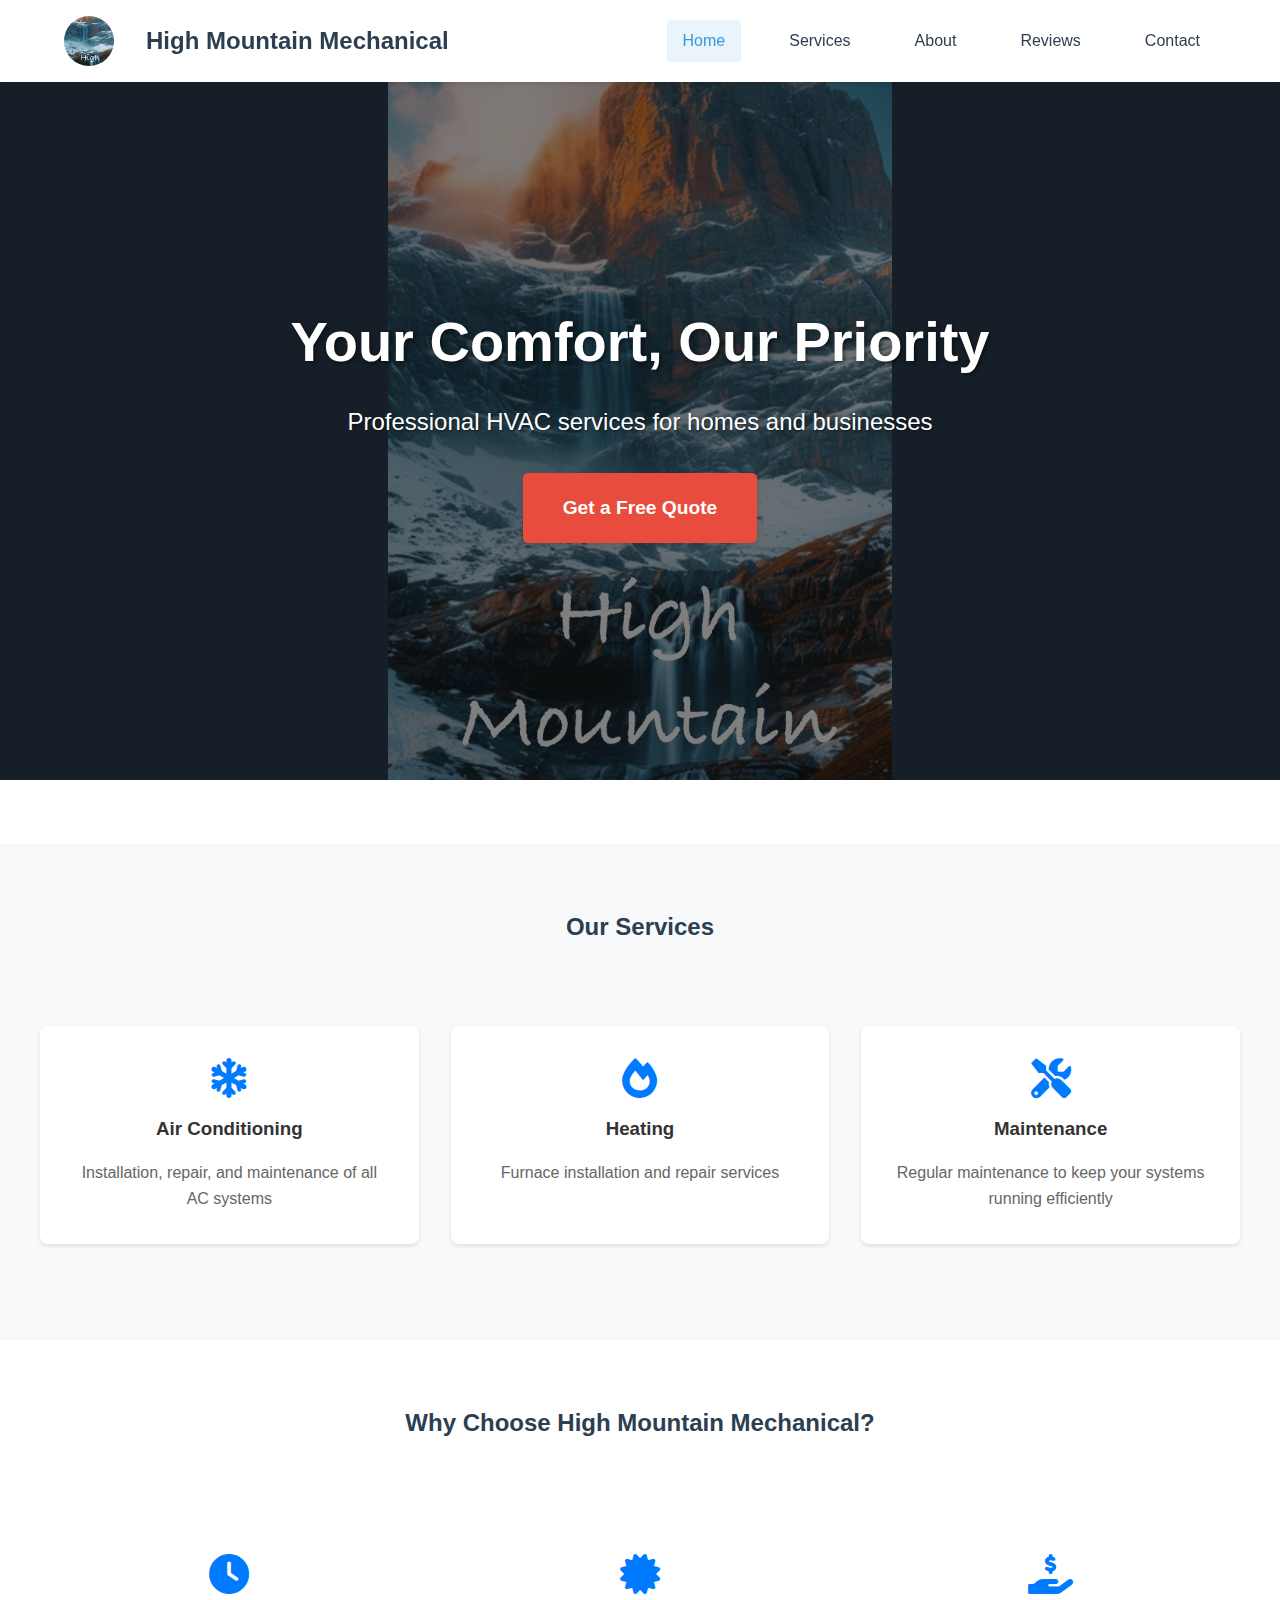
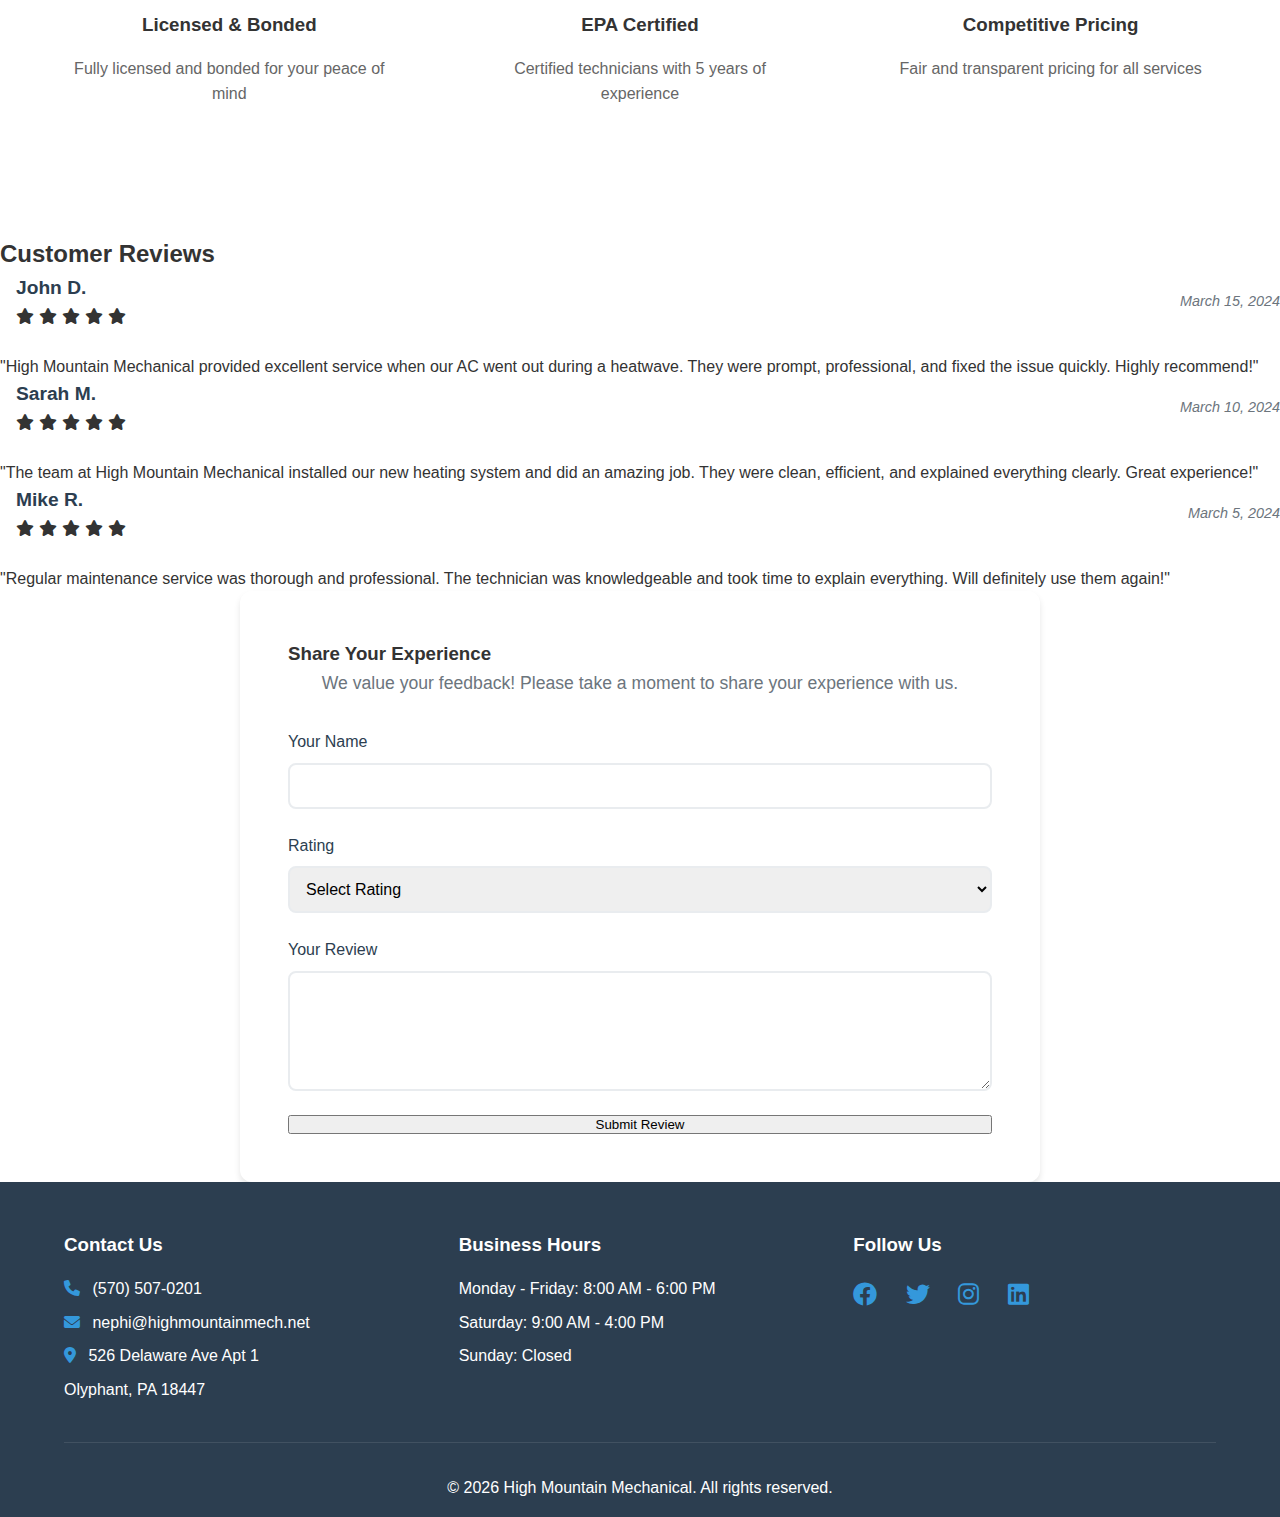
==== commit e7c406ac: "dd" ====
--- a/index.html
+++ b/index.html
@@ -45,7 +45,7 @@
         },
         "url": "https://highmountainmechanical.net",
         "telephone": "+15705070201",
-        "email": "high.mountain.mechanical2025@gmail.com",
+        "email": "nephi@highmountainmech.net",
         "priceRange": "$$",
         "areaServed": {
             "@type": "City",
@@ -275,7 +275,7 @@
             <div class="footer-section">
                 <h3>Contact Us</h3>
                 <p><i class="fas fa-phone"></i> (570) 507-0201</p>
-                <p><i class="fas fa-envelope"></i> high.mountain.mechanical2025@gmail.com</p>
+                <p><i class="fas fa-envelope"></i> nephi@highmountainmech.net</p>
                 <p><i class="fas fa-location-dot"></i> 526 Delaware Ave Apt 1</p>
                 <p>Olyphant, PA 18447</p>
             </div>
--- a/css/style.css
+++ b/css/style.css
@@ -710,59 +710,99 @@
 
 .team-grid {
     display: grid;
-    grid-template-columns: repeat(auto-fit, minmax(250px, 1fr));
+    grid-template-columns: repeat(auto-fit, minmax(300px, 1fr));
     gap: 2rem;
+    margin: 0 auto;
+    max-width: 1200px;
 }
 
 .team-member {
     background: #fff;
     border-radius: 10px;
     overflow: hidden;
-    box-shadow: 0 3px 10px rgba(0,0,0,0.1);
-    transition: transform 0.3s ease;
+    box-shadow: 0 5px 15px rgba(0,0,0,0.1);
+    transition: transform 0.3s ease, box-shadow 0.3s ease;
+    display: flex;
+    flex-direction: column;
 }
 
 .team-member:hover {
     transform: translateY(-5px);
+    box-shadow: 0 8px 25px rgba(0,0,0,0.15);
+}
+
+.team-member-header {
+    padding: 1.5rem;
+    text-align: center;
+    background: linear-gradient(to bottom, #f8f9fa, #ffffff);
 }
 
 .team-member img {
     width: 200px;
     height: 200px;
     border-radius: 50%;
-    object-fit: contain;
-    margin-bottom: 1rem;
-    box-shadow: 0 4px 6px rgba(0, 0, 0, 0.1);
+    object-fit: cover;
+    border: 5px solid white;
+    box-shadow: 0 4px 10px rgba(0, 0, 0, 0.15);
+    transition: transform 0.3s ease, box-shadow 0.3s ease;
     background-color: #f8f9fa;
-    padding: 5px;
 }
 
 .team-member:hover img {
     transform: scale(1.05);
-    box-shadow: 0 6px 8px rgba(0, 0, 0, 0.2);
+    box-shadow: 0 6px 15px rgba(0, 0, 0, 0.2);
+}
+
+.team-info {
+    padding: 1.5rem;
+    flex: 1;
+    display: flex;
+    flex-direction: column;
 }
 
 .team-member h3 {
     color: #2c3e50;
-    margin: 1rem 0 0.5rem;
-    padding: 0 1rem;
+    font-size: 1.5rem;
+    margin: 0 0 0.5rem;
+    text-align: center;
 }
 
 .team-member .position {
     color: #3498db;
-    font-weight: 500;
-    padding: 0 1rem;
-}
-
-.team-member .bio {
+    font-weight: 600;
+    text-align: center;
+    margin-bottom: 1rem;
+    padding-bottom: 1rem;
+    border-bottom: 1px solid #eee;
+}
+
+.team-bio {
+    margin-bottom: 1.5rem;
+    flex: 1;
+}
+
+.team-bio p {
     color: #666;
-    padding: 0 1rem 1rem;
-}
-
-.team-member .email {
+    line-height: 1.6;
+    font-size: 0.95rem;
+}
+
+.team-contact {
+    background-color: #f8f9fa;
+    padding: 1rem;
+    border-radius: 8px;
+}
+
+.team-contact p {
+    margin-bottom: 0.5rem;
+    color: #555;
+}
+
+.team-contact i {
     color: #3498db;
-    padding: 0 1rem 1rem;
-    font-weight: 500;
+    width: 20px;
+    text-align: center;
+    margin-right: 0.5rem;
 }
 
 .about-certifications {
@@ -820,7 +860,8 @@
     }
 
     .team-member img {
-        height: 250px;
+        height: 180px;
+        width: 180px;
     }
 
     .about-content {
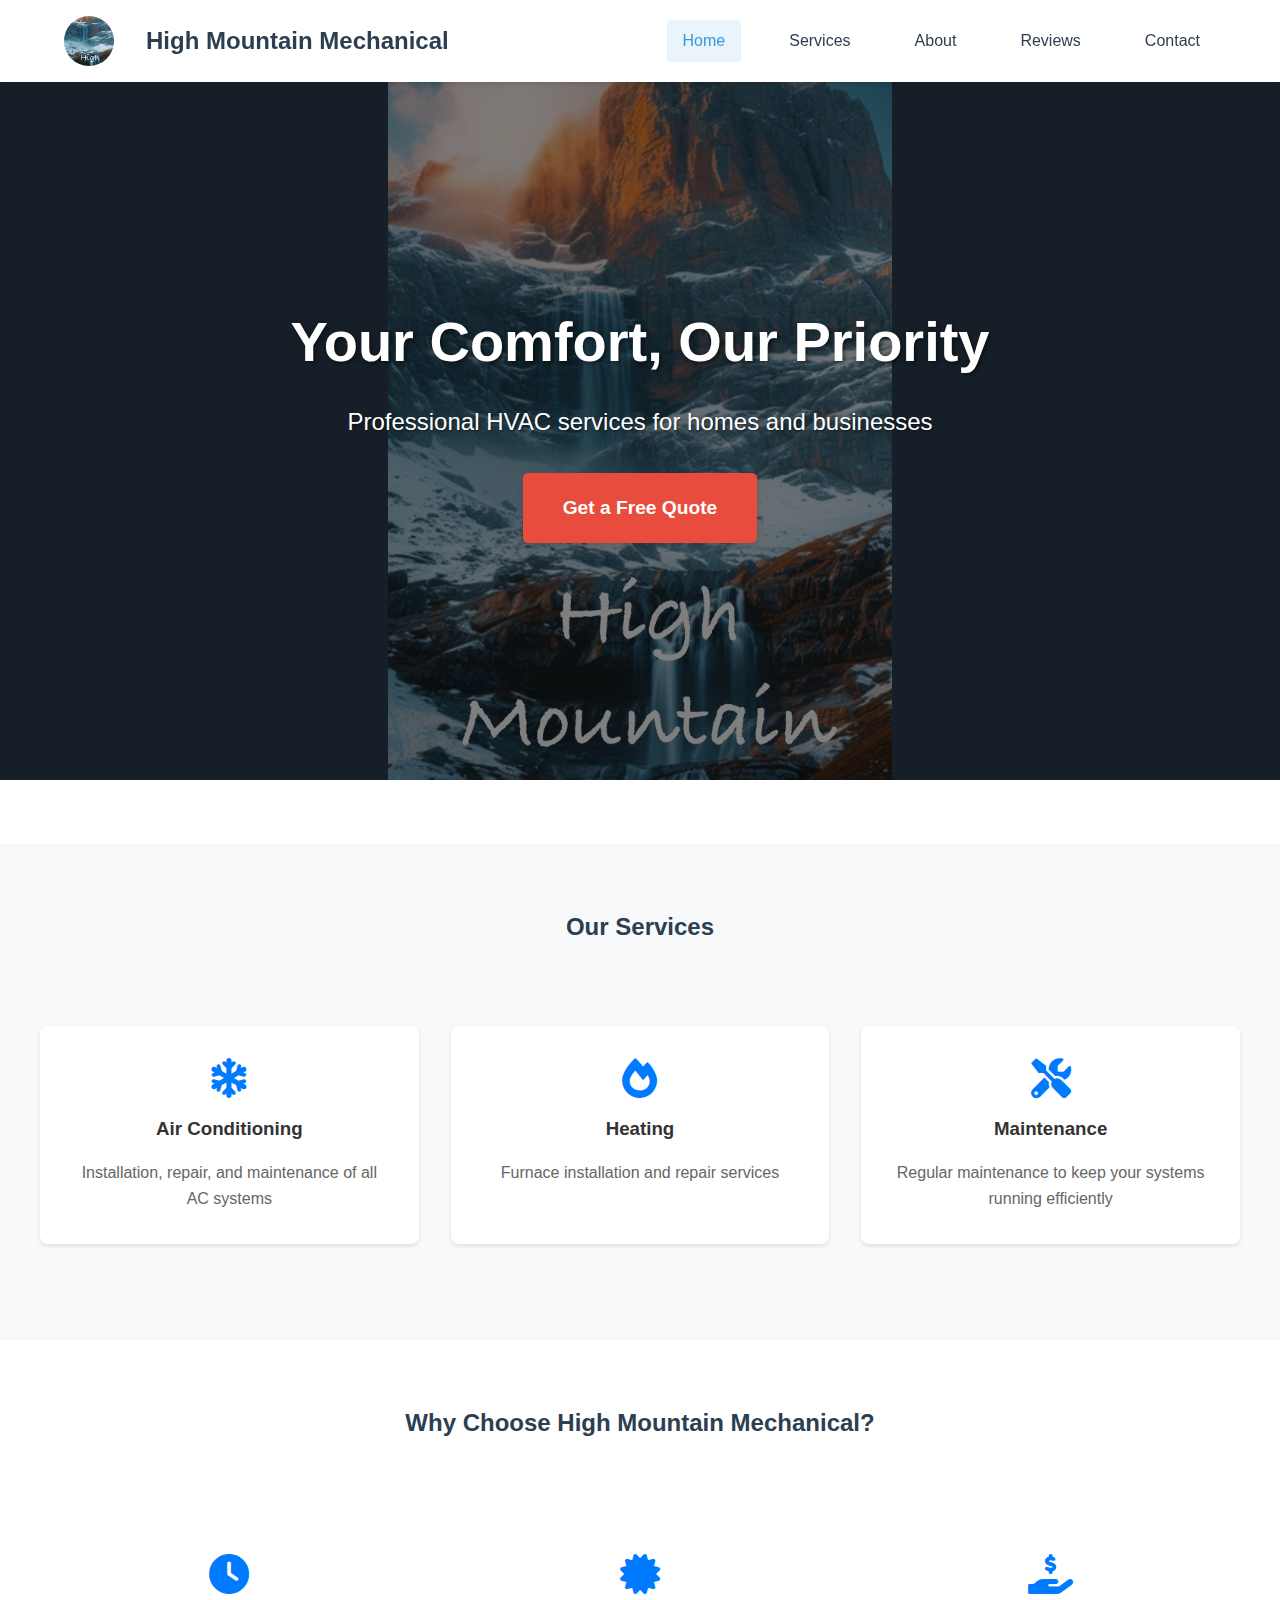
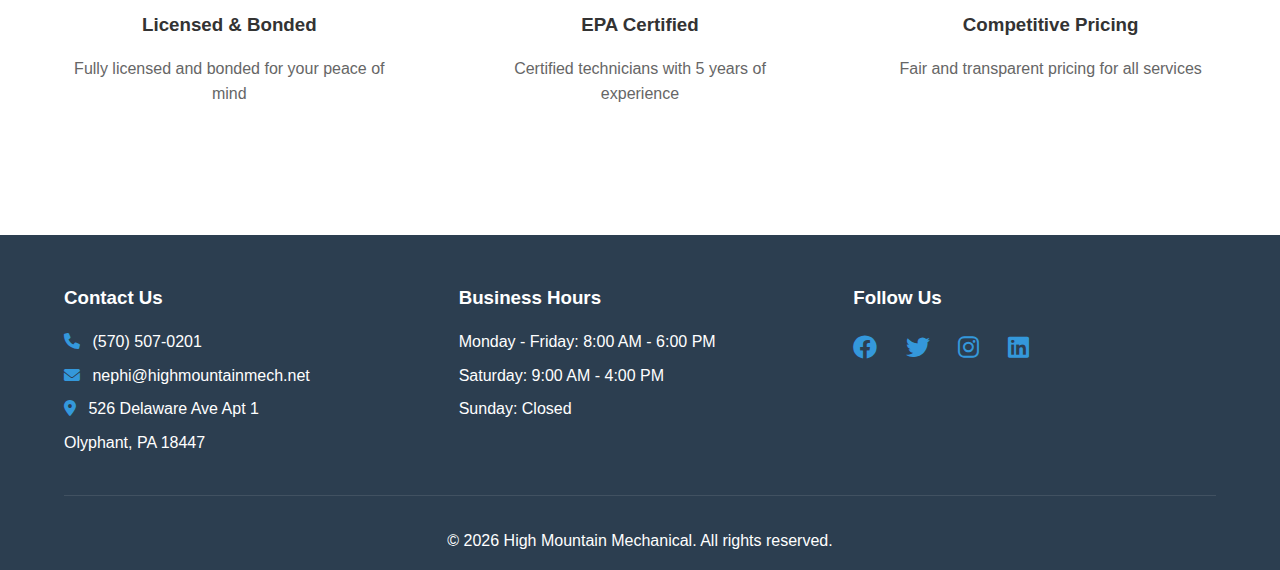
==== commit 4ede4f03: "fgf" ====
--- a/index.html
+++ b/index.html
@@ -17,9 +17,9 @@
     <meta property="og:url" content="https://highmountainmechanical.net">
     
     <!-- Canonical URL -->
-    <link rel="canonical" href="https://highmountainmechanical.net">
-    
-    <link rel="stylesheet" href="css/style.css?v=1.4.07">
+    <link rel="canonical" href="https://highmountainmechanical.net/">
+    
+    <link rel="stylesheet" href="css/style.css?v=1.4.13">
     <link rel="stylesheet" href="https://cdnjs.cloudflare.com/ajax/libs/font-awesome/6.0.0/css/all.min.css">
     
     <!-- Schema.org Structured Data -->
@@ -184,92 +184,6 @@
         </section>
     </main>
 
-    <section class="reviews-section">
-        <div class="container">
-            <h2>Customer Reviews</h2>
-            <div class="reviews-grid">
-                <div class="review-card">
-                    <div class="review-header">
-                        <div class="reviewer-info">
-                            <h3>John D.</h3>
-                            <div class="stars">
-                                <i class="fas fa-star"></i>
-                                <i class="fas fa-star"></i>
-                                <i class="fas fa-star"></i>
-                                <i class="fas fa-star"></i>
-                                <i class="fas fa-star"></i>
-                            </div>
-                        </div>
-                        <span class="review-date">March 15, 2024</span>
-                    </div>
-                    <p class="review-text">"High Mountain Mechanical provided excellent service when our AC went out during a heatwave. They were prompt, professional, and fixed the issue quickly. Highly recommend!"</p>
-                </div>
-
-                <div class="review-card">
-                    <div class="review-header">
-                        <div class="reviewer-info">
-                            <h3>Sarah M.</h3>
-                            <div class="stars">
-                                <i class="fas fa-star"></i>
-                                <i class="fas fa-star"></i>
-                                <i class="fas fa-star"></i>
-                                <i class="fas fa-star"></i>
-                                <i class="fas fa-star"></i>
-                            </div>
-                        </div>
-                        <span class="review-date">March 10, 2024</span>
-                    </div>
-                    <p class="review-text">"The team at High Mountain Mechanical installed our new heating system and did an amazing job. They were clean, efficient, and explained everything clearly. Great experience!"</p>
-                </div>
-
-                <div class="review-card">
-                    <div class="review-header">
-                        <div class="reviewer-info">
-                            <h3>Mike R.</h3>
-                            <div class="stars">
-                                <i class="fas fa-star"></i>
-                                <i class="fas fa-star"></i>
-                                <i class="fas fa-star"></i>
-                                <i class="fas fa-star"></i>
-                                <i class="fas fa-star"></i>
-                            </div>
-                        </div>
-                        <span class="review-date">March 5, 2024</span>
-                    </div>
-                    <p class="review-text">"Regular maintenance service was thorough and professional. The technician was knowledgeable and took time to explain everything. Will definitely use them again!"</p>
-                </div>
-            </div>
-
-            <div class="leave-review">
-                <h3>Share Your Experience</h3>
-                <p>We value your feedback! Please take a moment to share your experience with us.</p>
-                <form action="https://formspree.io/f/meoavnny" method="POST" class="review-form">
-                    <input type="hidden" name="form_type" value="review">
-                    <div class="form-group">
-                        <label for="reviewer-name">Your Name</label>
-                        <input type="text" id="reviewer-name" name="name" required>
-                    </div>
-                    <div class="form-group">
-                        <label for="review-rating">Rating</label>
-                        <select id="review-rating" name="rating" required>
-                            <option value="">Select Rating</option>
-                            <option value="5">5 Stars</option>
-                            <option value="4">4 Stars</option>
-                            <option value="3">3 Stars</option>
-                            <option value="2">2 Stars</option>
-                            <option value="1">1 Star</option>
-                        </select>
-                    </div>
-                    <div class="form-group">
-                        <label for="review-text">Your Review</label>
-                        <textarea id="review-text" name="review" rows="4" required></textarea>
-                    </div>
-                    <button type="submit" class="cta-button">Submit Review</button>
-                </form>
-            </div>
-        </div>
-    </section>
-
     <footer>
         <div class="footer-content">
             <div class="footer-section">
--- a/css/style.css
+++ b/css/style.css
@@ -708,103 +708,257 @@
     font-size: 2.5rem;
 }
 
-.team-grid {
-    display: grid;
-    grid-template-columns: repeat(auto-fit, minmax(300px, 1fr));
-    gap: 2rem;
-    margin: 0 auto;
-    max-width: 1200px;
-}
-
-.team-member {
-    background: #fff;
-    border-radius: 10px;
+/* Team Member Styles - Modern Redesign */
+.about-team .team-grid {
+    display: grid !important;
+    grid-template-columns: repeat(auto-fit, minmax(320px, 1fr)) !important;
+    gap: 3rem !important;
+    margin: 0 auto !important;
+    max-width: 1200px !important;
+    padding: 4rem 2rem !important;
+}
+
+.about-team .team-member {
+    background: #fff !important;
+    border-radius: 16px !important;
+    overflow: hidden !important;
+    box-shadow: 0 20px 30px rgba(0,0,0,0.1) !important;
+    transition: all 0.4s cubic-bezier(0.175, 0.885, 0.32, 1.275) !important;
+    display: flex !important;
+    flex-direction: column !important;
+    border: none !important;
+    position: relative !important;
+    background-image: linear-gradient(135deg, #f8f9fa 0%, #ffffff 100%) !important;
+    margin: 0 auto !important;
+    width: 100% !important;
+    max-width: 350px !important;
+}
+
+.about-team .team-member:hover {
+    transform: translateY(-8px) scale(1.02) !important;
+    box-shadow: 0 30px 40px rgba(0,0,0,0.16) !important;
+}
+
+.about-team .team-member-header {
+    position: relative;
+    height: 200px;
     overflow: hidden;
-    box-shadow: 0 5px 15px rgba(0,0,0,0.1);
-    transition: transform 0.3s ease, box-shadow 0.3s ease;
+    border-radius: 20px 20px 0 0;
+    background: linear-gradient(45deg, var(--primary-color), var(--secondary-color));
     display: flex;
-    flex-direction: column;
-}
-
-.team-member:hover {
-    transform: translateY(-5px);
-    box-shadow: 0 8px 25px rgba(0,0,0,0.15);
-}
-
-.team-member-header {
-    padding: 1.5rem;
-    text-align: center;
-    background: linear-gradient(to bottom, #f8f9fa, #ffffff);
-}
-
-.team-member img {
-    width: 200px;
-    height: 200px;
-    border-radius: 50%;
-    object-fit: cover;
-    border: 5px solid white;
-    box-shadow: 0 4px 10px rgba(0, 0, 0, 0.15);
-    transition: transform 0.3s ease, box-shadow 0.3s ease;
-    background-color: #f8f9fa;
-}
-
-.team-member:hover img {
-    transform: scale(1.05);
-    box-shadow: 0 6px 15px rgba(0, 0, 0, 0.2);
-}
-
-.team-info {
-    padding: 1.5rem;
-    flex: 1;
-    display: flex;
-    flex-direction: column;
-}
-
-.team-member h3 {
-    color: #2c3e50;
-    font-size: 1.5rem;
-    margin: 0 0 0.5rem;
-    text-align: center;
-}
-
-.team-member .position {
-    color: #3498db;
-    font-weight: 600;
-    text-align: center;
-    margin-bottom: 1rem;
-    padding-bottom: 1rem;
-    border-bottom: 1px solid #eee;
-}
-
-.team-bio {
-    margin-bottom: 1.5rem;
-    flex: 1;
-}
-
-.team-bio p {
-    color: #666;
-    line-height: 1.6;
-    font-size: 0.95rem;
-}
-
-.team-contact {
-    background-color: #f8f9fa;
-    padding: 1rem;
-    border-radius: 8px;
-}
-
-.team-contact p {
-    margin-bottom: 0.5rem;
-    color: #555;
-}
-
-.team-contact i {
-    color: #3498db;
-    width: 20px;
-    text-align: center;
-    margin-right: 0.5rem;
-}
-
+    align-items: center;
+    justify-content: center;
+    padding-top: 20px;
+}
+
+.about-team .team-member-header::before {
+    content: '' !important;
+    position: absolute !important;
+    top: 0 !important;
+    left: 0 !important;
+    right: 0 !important;
+    bottom: 0 !important;
+    background: linear-gradient(45deg, rgba(255,255,255,0.1) 0%, rgba(255,255,255,0) 100%) !important;
+    transform: translateX(-100%) !important;
+    transition: transform 0.6s ease !important;
+}
+
+.about-team .team-member:hover .team-member-header::before {
+    transform: translateX(100%) !important;
+}
+
+.about-team .team-member img {
+    width: 150px !important;
+    height: 150px !important;
+    border-radius: 50% !important;
+    object-fit: cover !important;
+    border: 4px solid white !important;
+    box-shadow: 0 4px 8px rgba(0, 0, 0, 0.2) !important;
+    position: relative !important;
+    top: -10px !important;
+    left: 50% !important;
+    transform: translateX(-50%) !important;
+    transition: all 0.4s cubic-bezier(0.175, 0.885, 0.32, 1.275) !important;
+    z-index: 2 !important;
+}
+
+.about-team .team-member:hover img {
+    transform: translateX(-50%) scale(1.08) !important;
+    box-shadow: 0 15px 25px rgba(0, 0, 0, 0.15) !important;
+    border-color: #3498db !important;
+}
+
+.about-team .team-info {
+    padding: 110px 2rem 2rem !important;
+    flex: 1 !important;
+    display: flex !important;
+    flex-direction: column !important;
+    background: #fff !important;
+    border-top: none !important;
+    position: relative !important;
+    text-align: center !important;
+    margin-top: 0 !important;
+}
+
+.about-team .team-info::after {
+    content: '' !important;
+    position: absolute !important;
+    top: 0 !important;
+    left: 0 !important;
+    right: 0 !important;
+    height: 1px !important;
+    background: linear-gradient(90deg, transparent, rgba(52, 152, 219, 0.3), transparent) !important;
+}
+
+.about-team .team-member h3 {
+    color: #2c3e50 !important;
+    font-size: 1.8rem !important;
+    margin: 0 0 0.5rem !important;
+    text-align: center !important;
+    transition: color 0.3s ease !important;
+    font-weight: 600 !important;
+}
+
+.about-team .team-member:hover h3 {
+    color: #3498db !important;
+}
+
+.about-team .team-member .position {
+    color: #3498db !important;
+    font-weight: 600 !important;
+    text-align: center !important;
+    margin-bottom: 1.5rem !important;
+    padding-bottom: 1rem !important;
+    border-bottom: 2px solid #f0f0f0 !important;
+    font-size: 1.1rem !important;
+    letter-spacing: 0.5px !important;
+    transition: all 0.3s ease !important;
+}
+
+.about-team .team-member:hover .position {
+    border-bottom-color: #3498db !important;
+}
+
+.about-team .team-bio {
+    margin-bottom: 1.5rem !important;
+    flex: 1 !important;
+    padding: 0 !important;
+}
+
+.about-team .team-bio p {
+    color: #555 !important;
+    line-height: 1.7 !important;
+    font-size: 1rem !important;
+    text-align: center !important;
+    position: relative !important;
+    padding: 0 !important;
+    transition: color 0.3s ease !important;
+    margin: 0 !important;
+}
+
+.about-team .team-member:hover .team-bio p {
+    color: #444 !important;
+}
+
+.about-team .team-bio p::first-letter {
+    font-size: 1.2em !important;
+    font-weight: 600 !important;
+    color: #3498db !important;
+}
+
+.about-team .team-contact {
+    background-color: #f8f9fa !important;
+    padding: 1.25rem 1.5rem !important;
+    border-radius: 12px !important;
+    margin-top: 1rem !important;
+    transition: all 0.3s cubic-bezier(0.175, 0.885, 0.32, 1.275) !important;
+    border-left: 4px solid #3498db !important;
+    position: relative !important;
+    overflow: hidden !important;
+    text-align: left !important;
+}
+
+.about-team .team-contact::before {
+    content: '' !important;
+    position: absolute !important;
+    top: 0 !important;
+    left: 0 !important;
+    right: 0 !important;
+    bottom: 0 !important;
+    background: linear-gradient(135deg, rgba(52, 152, 219, 0.1) 0%, rgba(52, 152, 219, 0) 100%) !important;
+    opacity: 0 !important;
+    transition: opacity 0.3s ease !important;
+}
+
+.about-team .team-member:hover .team-contact {
+    transform: translateY(-5px) !important;
+    box-shadow: 0 5px 15px rgba(52, 152, 219, 0.1) !important;
+}
+
+.about-team .team-member:hover .team-contact::before {
+    opacity: 1 !important;
+}
+
+.about-team .team-contact p {
+    margin-bottom: 0.75rem !important;
+    color: #444 !important;
+    display: flex !important;
+    align-items: center !important;
+    font-size: 0.95rem !important;
+    transition: all 0.3s ease !important;
+    justify-content: flex-start !important;
+}
+
+.about-team .team-contact p:last-child {
+    margin-bottom: 0 !important;
+}
+
+.about-team .team-contact i {
+    color: white !important;
+    width: 30px !important;
+    height: 30px !important;
+    display: flex !important;
+    align-items: center !important;
+    justify-content: center !important;
+    margin-right: 0.75rem !important;
+    background-color: #3498db !important;
+    border-radius: 50% !important;
+    font-size: 0.85rem !important;
+    box-shadow: 0 3px 6px rgba(52, 152, 219, 0.2) !important;
+    transition: all 0.3s ease !important;
+    line-height: normal !important;
+    flex-shrink: 0 !important;
+}
+
+.about-team .team-member:hover .team-contact i {
+    transform: scale(1.1) !important;
+    box-shadow: 0 5px 10px rgba(52, 152, 219, 0.3) !important;
+}
+
+/* Responsive Design for Team Section */
+@media (max-width: 768px) {
+    .about-team .team-grid {
+        grid-template-columns: 1fr !important;
+        gap: 2rem !important;
+        padding: 2rem 1rem !important;
+    }
+
+    .about-team .team-member {
+        max-width: 100% !important;
+    }
+
+    .about-team .team-member img {
+        width: 120px !important;
+        height: 120px !important;
+        bottom: -60px !important;
+    }
+
+    .about-team .team-info {
+        padding: 80px 1.5rem 1.5rem !important;
+    }
+}
+
+/* About Certifications */
 .about-certifications {
     margin-bottom: 4rem;
 }
